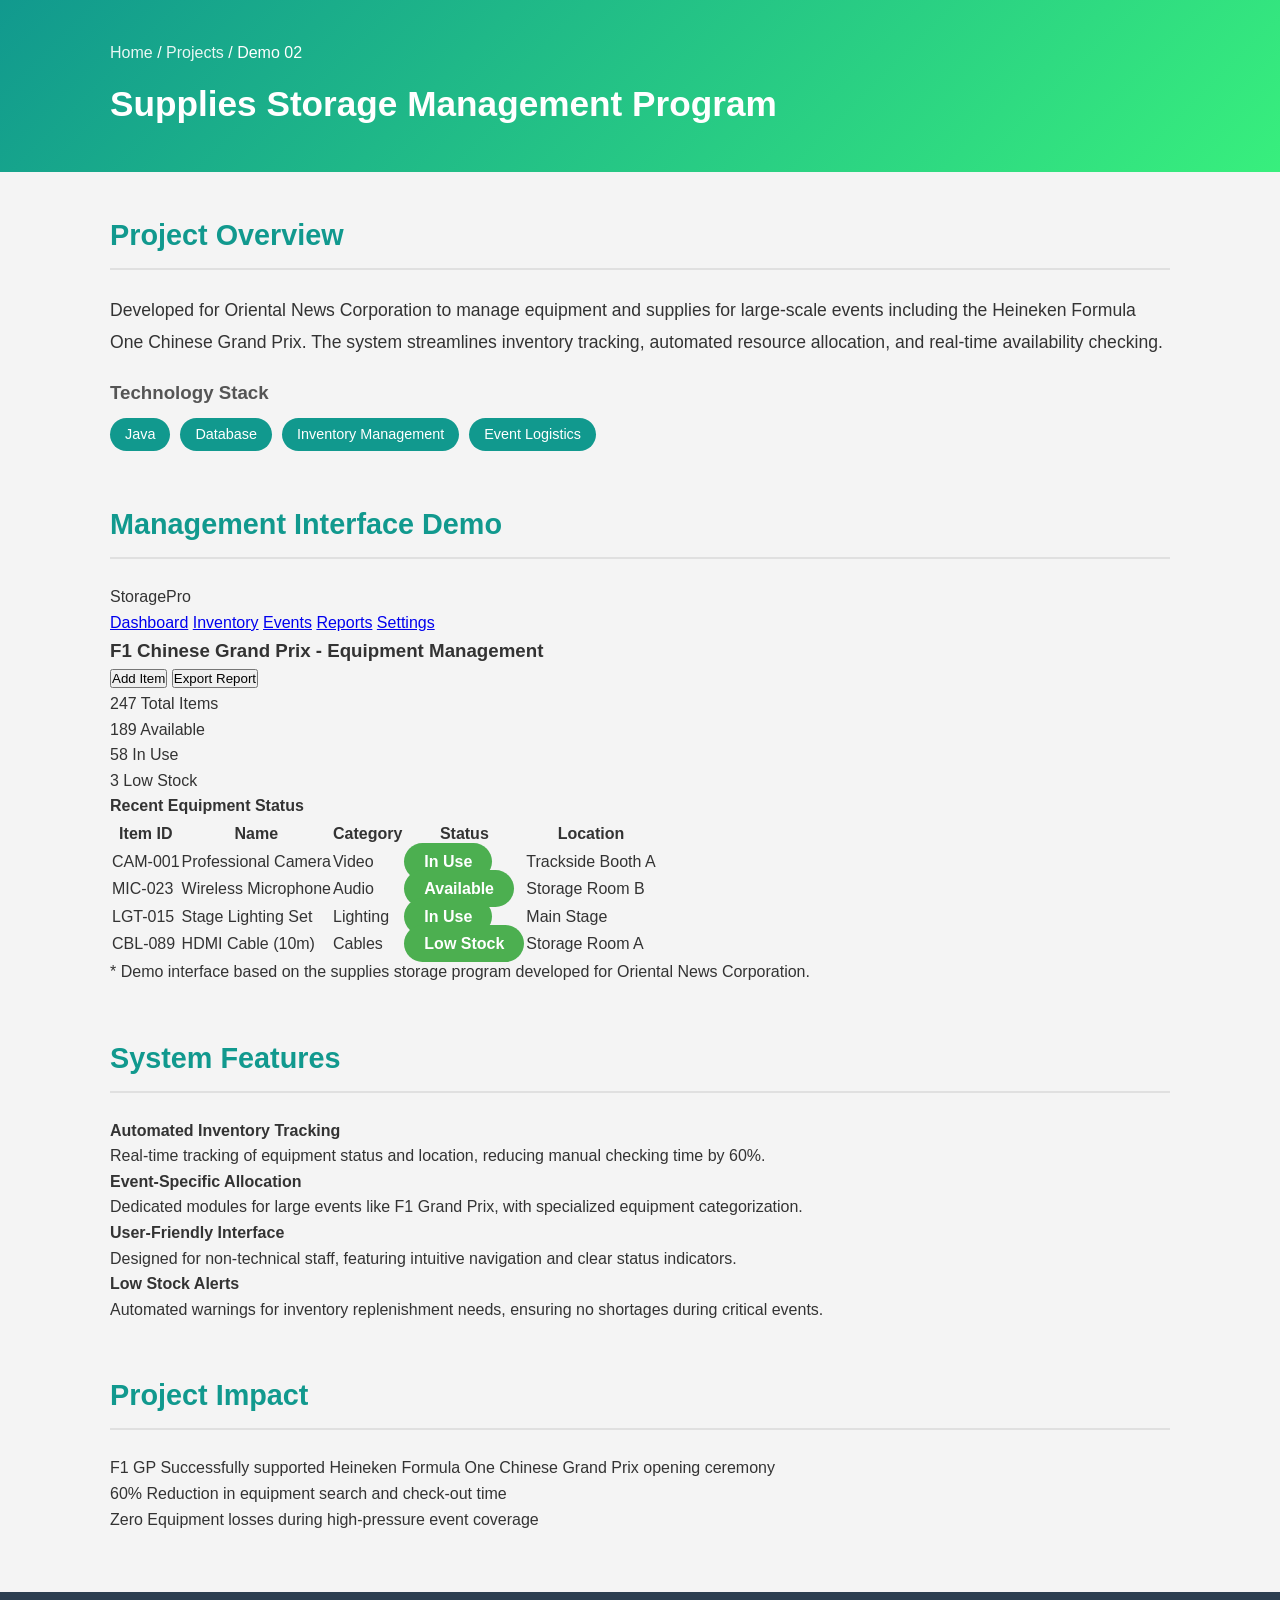
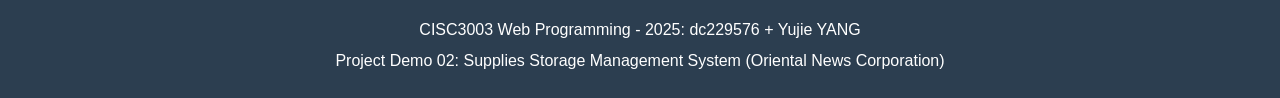
==== CISC3003-dc22982-indhassignment/cisc3003-IndAssgn-demo02.html @ 084a3706 "Add files via upload" ====
<!DOCTYPE html>
<html lang="en">
<head>
    <meta charset="UTF-8">
    <meta name="viewport" content="width=device-width, initial-scale=1.0">
    <title>Demo 02: Supplies Storage Management System</title>
    <link rel="stylesheet" href="css/cisc3003-IndAssgn-demo02.css">
</head>
<body>
    <header class="demo-header">
        <div class="container">
            <nav class="breadcrumb">
                <a href="cisc3003-IndAssgn.html">Home</a> / 
                <a href="cisc3003-IndAssgn-projects.html">Projects</a> / Demo 02
            </nav>
            <h1>Supplies Storage Management Program</h1>
        </div>
    </header>

    <main class="container">
        <section class="demo-intro">
            <h2>Project Overview</h2>
            <p>Developed for Oriental News Corporation to manage equipment and supplies for large-scale events including the Heineken Formula One Chinese Grand Prix. The system streamlines inventory tracking, automated resource allocation, and real-time availability checking.</p>
            
            <div class="tech-stack">
                <h3>Technology Stack</h3>
                <div class="tech-tags">
                    <span class="tech">Java</span>
                    <span class="tech">Database</span>
                    <span class="tech">Inventory Management</span>
                    <span class="tech">Event Logistics</span>
                </div>
            </div>
        </section>

        <section class="demo-interface">
            <h2>Management Interface Demo</h2>
            <div class="app-container">
                <div class="sidebar">
                    <div class="app-logo">StoragePro</div>
                    <nav class="app-nav">
                        <a href="#" class="nav-item active">Dashboard</a>
                        <a href="#" class="nav-item">Inventory</a>
                        <a href="#" class="nav-item">Events</a>
                        <a href="#" class="nav-item">Reports</a>
                        <a href="#" class="nav-item">Settings</a>
                    </nav>
                </div>
                
                <div class="main-content">
                    <div class="content-header">
                        <h3>F1 Chinese Grand Prix - Equipment Management</h3>
                        <div class="header-actions">
                            <button class="btn-primary">Add Item</button>
                            <button class="btn-secondary">Export Report</button>
                        </div>
                    </div>
                    
                    <div class="stats-grid">
                        <div class="stat-card">
                            <span class="stat-number">247</span>
                            <span class="stat-label">Total Items</span>
                        </div>
                        <div class="stat-card">
                            <span class="stat-number">189</span>
                            <span class="stat-label">Available</span>
                        </div>
                        <div class="stat-card">
                            <span class="stat-number">58</span>
                            <span class="stat-label">In Use</span>
                        </div>
                        <div class="stat-card alert">
                            <span class="stat-number">3</span>
                            <span class="stat-label">Low Stock</span>
                        </div>
                    </div>

                    <div class="inventory-table">
                        <h4>Recent Equipment Status</h4>
                        <table>
                            <thead>
                                <tr>
                                    <th>Item ID</th>
                                    <th>Name</th>
                                    <th>Category</th>
                                    <th>Status</th>
                                    <th>Location</th>
                                </tr>
                            </thead>
                            <tbody>
                                <tr>
                                    <td>CAM-001</td>
                                    <td>Professional Camera</td>
                                    <td>Video</td>
                                    <td><span class="badge in-use">In Use</span></td>
                                    <td>Trackside Booth A</td>
                                </tr>
                                <tr>
                                    <td>MIC-023</td>
                                    <td>Wireless Microphone</td>
                                    <td>Audio</td>
                                    <td><span class="badge available">Available</span></td>
                                    <td>Storage Room B</td>
                                </tr>
                                <tr>
                                    <td>LGT-015</td>
                                    <td>Stage Lighting Set</td>
                                    <td>Lighting</td>
                                    <td><span class="badge in-use">In Use</span></td>
                                    <td>Main Stage</td>
                                </tr>
                                <tr>
                                    <td>CBL-089</td>
                                    <td>HDMI Cable (10m)</td>
                                    <td>Cables</td>
                                    <td><span class="badge low">Low Stock</span></td>
                                    <td>Storage Room A</td>
                                </tr>
                            </tbody>
                        </table>
                    </div>
                </div>
            </div>
            <p class="demo-note">* Demo interface based on the supplies storage program developed for Oriental News Corporation.</p>
        </section>

        <section class="demo-features">
            <h2>System Features</h2>
            <div class="features-grid">
                <div class="feature-card">
                    <h4>Automated Inventory Tracking</h4>
                    <p>Real-time tracking of equipment status and location, reducing manual checking time by 60%.</p>
                </div>
                <div class="feature-card">
                    <h4>Event-Specific Allocation</h4>
                    <p>Dedicated modules for large events like F1 Grand Prix, with specialized equipment categorization.</p>
                </div>
                <div class="feature-card">
                    <h4>User-Friendly Interface</h4>
                    <p>Designed for non-technical staff, featuring intuitive navigation and clear status indicators.</p>
                </div>
                <div class="feature-card">
                    <h4>Low Stock Alerts</h4>
                    <p>Automated warnings for inventory replenishment needs, ensuring no shortages during critical events.</p>
                </div>
            </div>
        </section>

        <section class="impact-section">
            <h2>Project Impact</h2>
            <div class="impact-grid">
                <div class="impact-item">
                    <span class="impact-number">F1 GP</span>
                    <span class="impact-desc">Successfully supported Heineken Formula One Chinese Grand Prix opening ceremony</span>
                </div>
                <div class="impact-item">
                    <span class="impact-number">60%</span>
                    <span class="impact-desc">Reduction in equipment search and check-out time</span>
                </div>
                <div class="impact-item">
                    <span class="impact-number">Zero</span>
                    <span class="impact-desc">Equipment losses during high-pressure event coverage</span>
                </div>
            </div>
        </section>
    </main>

    <footer class="main-footer">
        <div class="container">
            <p>CISC3003 Web Programming - 2025: dc229576 + Yujie YANG</p>
            <p>Project Demo 02: Supplies Storage Management System (Oriental News Corporation)</p>
        </div>
    </footer>

    <script>
        // Simple interaction for demo
        document.querySelectorAll('.nav-item').forEach(item => {
            item.addEventListener('click', function(e) {
                e.preventDefault();
                document.querySelectorAll('.nav-item').forEach(i => i.classList.remove('active'));
                this.classList.add('active');
            });
        });
    </script>
</body>
</html>
---- CISC3003-dc22982-indhassignment/css/cisc3003-IndAssgn-demo02.css ----
* {
    margin: 0;
    padding: 0;
    box-sizing: border-box;
}

body {
    font-family: 'Segoe UI', Tahoma, Geneva, Verdana, sans-serif;
    line-height: 1.6;
    color: #333;
    background-color: #f4f4f4;
}

.container {
    max-width: 1100px;
    margin: 0 auto;
    padding: 0 20px;
}

/* Header */
.demo-header {
    background: linear-gradient(135deg, #11998e 0%, #38ef7d 100%);
    color: white;
    padding: 40px 0;
    margin-bottom: 40px;
}

.breadcrumb a {
    color: rgba(255,255,255,0.9);
    text-decoration: none;
}

.breadcrumb {
    margin-bottom: 10px;
}

.demo-header h1 {
    font-size: 2.2rem;
}

/* Sections */
section {
    margin-bottom: 50px;
}

section h2 {
    color: #11998e;
    font-size: 1.8rem;
    margin-bottom: 25px;
    padding-bottom: 10px;
    border-bottom: 2px solid #e0e0e0;
}

/* Intro */
.demo-intro p {
    font-size: 1.1rem;
    line-height: 1.8;
    margin-bottom: 20px;
}

.tech-stack h3 {
    color: #555;
    margin-bottom: 10px;
}

.tech-tags {
    display: flex;
    flex-wrap: wrap;
    gap: 10px;
    margin-bottom: 20px;
}

.tech {
    background-color: #11998e;
    color: white;
    padding: 5px 15px;
    border-radius: 20px;
    font-size: 0.9rem;
}

/* Device Showcase */
.device-showcase {
    display: flex;
    justify-content: space-around;
    align-items: flex-start;
    flex-wrap: wrap;
    gap: 30px;
    margin-top: 30px;
}

.device {
    text-align: center;
}

.device-frame {
    background-color: #333;
    padding: 15px;
    border-radius: 12px;
    box-shadow: 0 5px 15px rgba(0,0,0,0.3);
}

.device-screen {
    background-color: white;
    border-radius: 4px;
    overflow: hidden;
    width: 250px;
    height: 180px;
    position: relative;
}

.device.tablet .device-screen {
    width: 180px;
    height: 240px;
}

.device.mobile .device-screen {
    width: 120px;
    height: 200px;
}

.mock-header {
    background-color: #11998e;
    color: white;
    padding: 8px;
    font-size: 0.8rem;
    text-align: center;
}

.mock-content {
    padding: 10px;
    height: calc(100% - 35px);
}

.grid-layout {
    display: grid;
    grid-template-columns: 1fr 3fr;
    gap: 8px;
}

.mock-sidebar {
    background-color: #e0f2f1;
    padding: 10px;
    font-size: 0.8rem;
    border-radius: 4px;
}

.mock-main {
    display: grid;
    grid-template-columns: 1fr 1fr;
    gap: 8px;
}

.flex-layout .mock-main {
    display: flex;
    flex-direction: column;
    gap: 8px;
}

.single-column {
    display: flex;
    flex-direction: column;
    gap: 8px;
}

.mock-card {
    background-color: #e8f5e9;
    border: 1px solid #11998e;
    padding: 8px;
    font-size: 0.75rem;
    border-radius: 4px;
    text-align: center;
}

.device-label {
    margin-top: 10px;
    font-weight: bold;
    color: #555;
    font-size: 0.9rem;
}

/* Features Tabs */
.feature-tabs {
    background: white;
    border-radius: 8px;
    box-shadow: 0 2px 10px rgba(0,0,0,0.1);
    overflow: hidden;
}

.tab-buttons {
    display: flex;
    background-color: #f5f5f5;
    border-bottom: 1px solid #ddd;
}

.tab-btn {
    flex: 1;
    padding: 15px;
    border: none;
    background: none;
    cursor: pointer;
    font-size: 1rem;
    color: #666;
    transition: all 0.3s;
}

.tab-btn:hover {
    background-color: #e0e0e0;
}

.tab-btn.active {
    background-color: #11998e;
    color: white;
    font-weight: bold;
}

.tab-content {
    display: none;
    padding: 30px;
}

.tab-content.active {
    display: block;
}

.tab-content h4 {
    color: #11998e;
    margin-bottom: 15px;
    font-size: 1.3rem;
}

.tab-content ul {
    margin-left: 20px;
    margin-bottom: 20px;
}

.tab-content li {
    margin-bottom: 10px;
    line-height: 1.6;
}

.code-preview {
    background-color: #263238;
    color: #aed581;
    padding: 20px;
    border-radius: 4px;
    overflow-x: auto;
    font-family: 'Courier New', monospace;
    font-size: 0.9rem;
}

.validation-badge {
    display: flex;
    gap: 15px;
    flex-wrap: wrap;
    margin-top: 20px;
}

.badge {
    background-color: #4caf50;
    color: white;
    padding: 10px 20px;
    border-radius: 20px;
    font-weight: bold;
}

/* Metrics */
.metrics-grid {
    display: grid;
    grid-template-columns: repeat(auto-fit, minmax(200px, 1fr));
    gap: 20px;
}

.metric {
    background: white;
    padding: 30px;
    text-align: center;
    border-radius: 8px;
    box-shadow: 0 2px 10px rgba(0,0,0,0.1);
    border-top: 4px solid #11998e;
}

.metric-value {
    display: block;
    font-size: 2.5rem;
    font-weight: bold;
    color: #11998e;
    margin-bottom: 10px;
}

.metric-label {
    color: #666;
    font-size: 0.95rem;
}

/* Footer */
.main-footer {
    background-color: #2c3e50;
    color: white;
    text-align: center;
    padding: 20px 0;
    margin-top: 60px;
}

.main-footer p {
    margin: 5px 0;
}

@media (max-width: 768px) {
    .device-showcase {
        flex-direction: column;
        align-items: center;
    }
    
    .tab-buttons {
        flex-direction: column;
    }
}
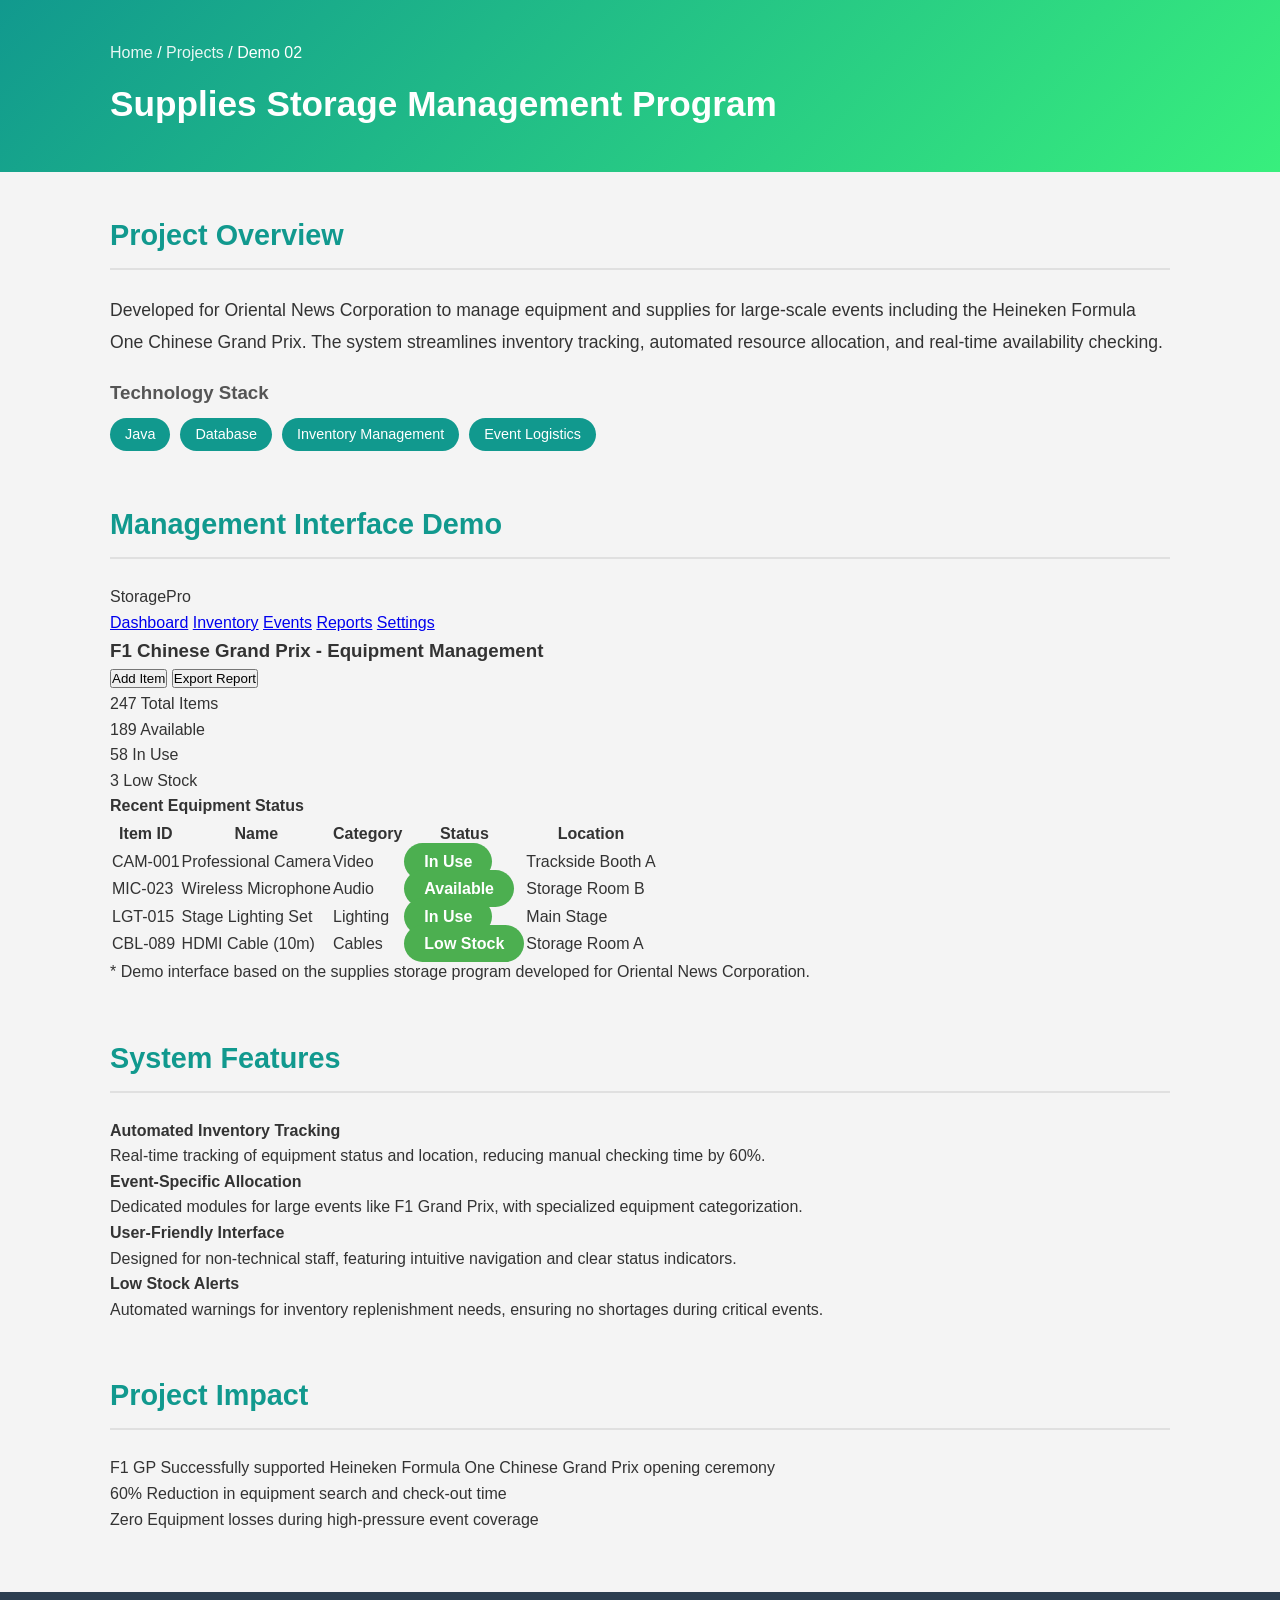
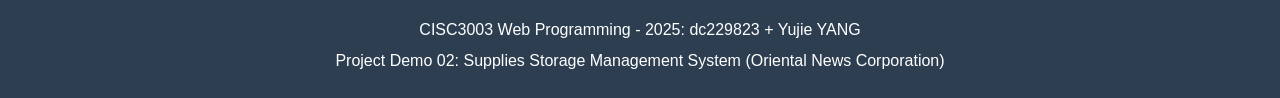
==== commit c0f56d36: "Add files via upload" ====
--- a/CISC3003-dc22982-indhassignment/cisc3003-IndAssgn-demo02.html
+++ b/CISC3003-dc22982-indhassignment/cisc3003-IndAssgn-demo02.html
@@ -167,7 +167,7 @@
 
     <footer class="main-footer">
         <div class="container">
-            <p>CISC3003 Web Programming - 2025: dc229576 + Yujie YANG</p>
+            <p>CISC3003 Web Programming - 2025: dc229823 + Yujie YANG</p>
             <p>Project Demo 02: Supplies Storage Management System (Oriental News Corporation)</p>
         </div>
     </footer>
